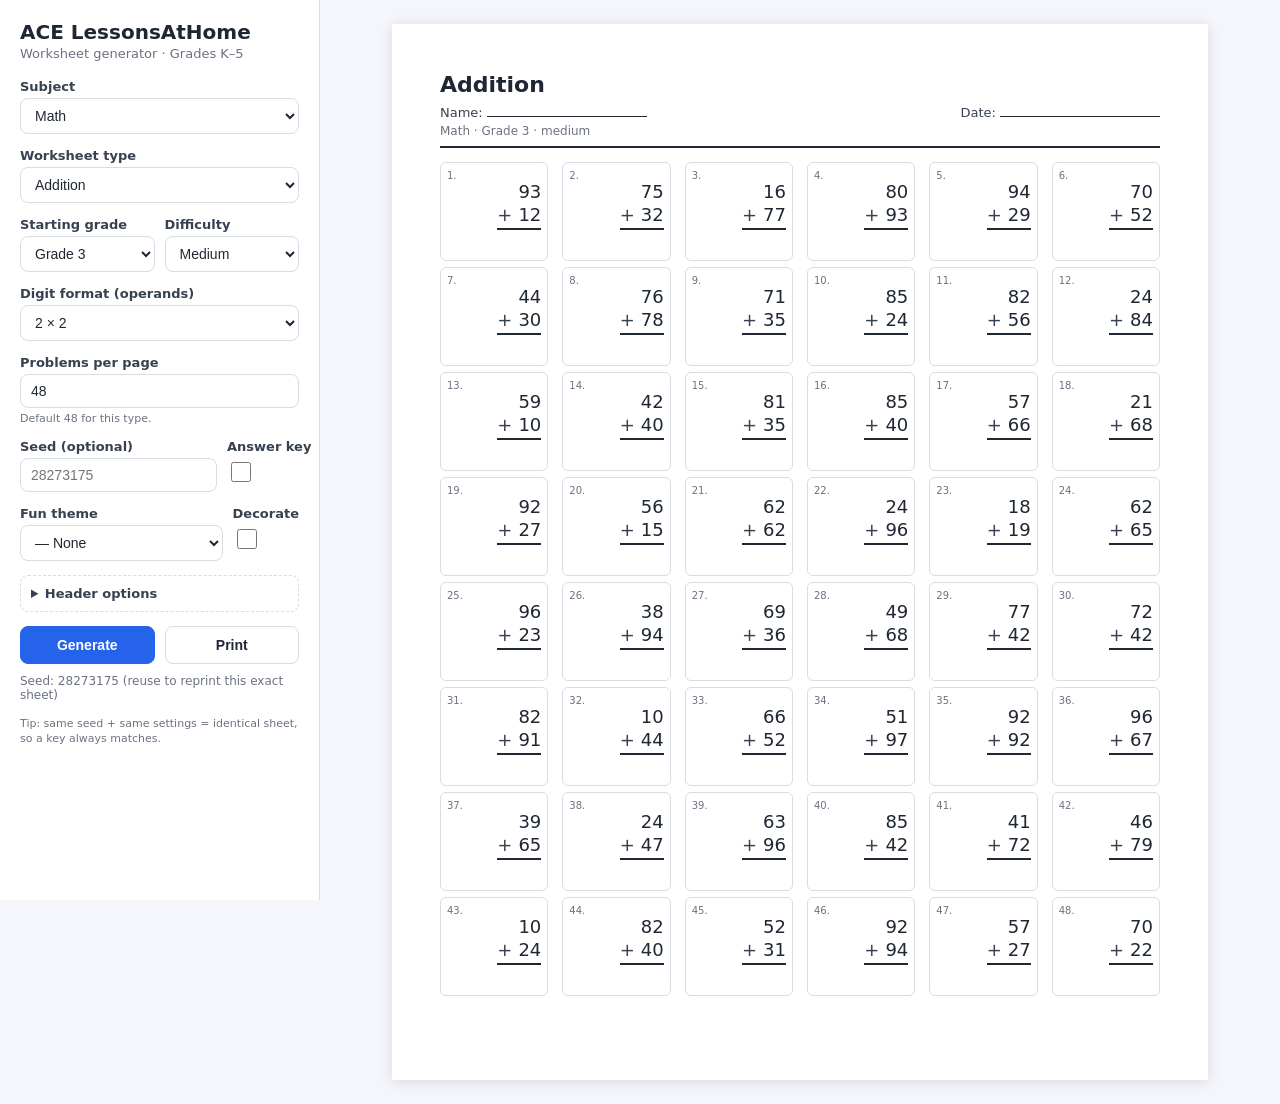
==== index.html @ a0fb24c4 "Rebrand site display name to ACE LessonsAtHome User-facing brand only — page <title>, <h1>, README b" ====
<!DOCTYPE html>
<html lang="en">
<head>
<meta charset="UTF-8">
<meta name="viewport" content="width=device-width, initial-scale=1.0">
<title>ACE LessonsAtHome · Worksheet Generator</title>
<link rel="stylesheet" href="styles.css">
<link rel="stylesheet" href="themes.css">
<link rel="stylesheet" href="stem.css">
</head>
<body>
<div class="app">
  <!-- ============ CONTROL PANEL ============ -->
  <aside class="controls no-print" id="controls">
    <h1>ACE LessonsAtHome</h1>
    <p class="sub">Worksheet generator · Grades K&ndash;5</p>

    <label class="field">
      <span>Subject</span>
      <select id="subject">
        <option value="math">Math</option>
        <option value="la">Language Arts</option>
        <option value="reading">Reading</option>
        <option value="stem">STEM</option>
      </select>
    </label>

    <label class="field">
      <span>Worksheet type</span>
      <select id="type"><!-- populated by app.js based on subject + grade --></select>
    </label>

    <div class="row">
      <label class="field">
        <span>Starting grade</span>
        <select id="grade">
          <option value="0">Kindergarten</option>
          <option value="1">Grade 1</option>
          <option value="2">Grade 2</option>
          <option value="3" selected>Grade 3</option>
          <option value="4">Grade 4</option>
          <option value="5">Grade 5</option>
        </select>
      </label>
      <label class="field">
        <span>Difficulty</span>
        <select id="difficulty">
          <option value="easy">Easy</option>
          <option value="medium" selected>Medium</option>
          <option value="hard">Hard</option>
        </select>
      </label>
    </div>

    <label class="field" id="digitField">
      <span>Digit format (operands)</span>
      <select id="digits">
        <option value="1x1">1 &times; 1</option>
        <option value="1x2">1 &times; 2</option>
        <option value="1x3">1 &times; 3</option>
        <option value="2x2" selected>2 &times; 2</option>
        <option value="2x3">2 &times; 3</option>
        <option value="3x3">3 &times; 3</option>
      </select>
    </label>

    <label class="field">
      <span>Problems per page</span>
      <input type="number" id="count" min="1" max="120" value="48">
      <small id="countHint">Default 48 for basic arithmetic.</small>
    </label>

    <div class="row">
      <label class="field grow">
        <span>Seed (optional)</span>
        <input type="text" id="seed" placeholder="blank = random">
      </label>
      <label class="field check">
        <span>Answer key</span>
        <input type="checkbox" id="answerKey">
      </label>
    </div>

    <div class="row">
      <label class="field grow">
        <span>Fun theme</span>
        <select id="theme"><!-- populated from THEMES.list --></select>
      </label>
      <label class="field check">
        <span>Decorate</span>
        <input type="checkbox" id="themeOn">
      </label>
    </div>

    <details class="field">
      <summary>Header options</summary>
      <label class="subfield"><span>Title</span>
        <input type="text" id="title" placeholder="auto from type"></label>
      <label class="subfield check2"><span>Name &amp; date line</span>
        <input type="checkbox" id="showName" checked></label>
    </details>

    <div class="actions">
      <button id="generate" class="primary">Generate</button>
      <button id="print">Print</button>
    </div>
    <p class="seedinfo" id="seedInfo"></p>
    <p class="tip no-print">Tip: same seed + same settings = identical sheet, so a key always matches.</p>
  </aside>

  <!-- ============ WORKSHEET OUTPUT ============ -->
  <main class="page-wrap" id="pageWrap">
    <div class="sheet" id="sheet"><!-- rendered worksheet --></div>
  </main>
</div>

<script src="banks.js"></script>
<script src="generator.js"></script>
<script src="themes.js"></script>
<script src="stem.js"></script>
<script src="app.js"></script>
</body>
</html>
---- styles.css ----
/* ============================================================
   ACE LessonsAtHome Worksheet Generator — styles
   Screen UI + print rules tuned for 8.5x11 US Letter
   ============================================================ */
:root{
  --bg:#f4f6fb; --panel:#fff; --ink:#1f2733; --muted:#6b7280;
  --line:#d7dce5; --accent:#2563eb; --accent-d:#1d4ed8; --soft:#eef2ff;
}
*{box-sizing:border-box}
html,body{margin:0;padding:0}
body{
  font-family:"Segoe UI",system-ui,-apple-system,Helvetica,Arial,sans-serif;
  background:var(--bg); color:var(--ink);
}
.app{display:flex; min-height:100vh; align-items:flex-start}

/* ---------- Control panel ---------- */
.controls{
  width:320px; flex:0 0 320px; padding:20px; background:var(--panel);
  border-right:1px solid var(--line); position:sticky; top:0;
  height:100vh; overflow-y:auto;
}
.controls h1{font-size:20px; margin:0}
.controls .sub{margin:2px 0 18px; color:var(--muted); font-size:13px}
.field{display:flex; flex-direction:column; gap:4px; margin-bottom:14px; font-size:13px}
.field > span{font-weight:600; color:#374151}
.field select,.field input[type=text],.field input[type=number]{
  padding:8px 10px; border:1px solid var(--line); border-radius:8px;
  font-size:14px; background:#fff; color:var(--ink);
}
.field small{color:var(--muted); font-size:11px}
.row{display:flex; gap:10px}
.row .field{flex:1}
.field.grow{flex:2}
.field.check{flex:0 0 auto; align-items:flex-start}
.field.check input{width:20px; height:20px; margin-top:4px}
.subfield{display:flex; flex-direction:column; gap:4px; margin:10px 0 0; font-size:12px}
.subfield.check2{flex-direction:row; align-items:center; gap:8px}
details summary{cursor:pointer; font-weight:600; color:#374151; font-size:13px}
details{border:1px dashed var(--line); border-radius:8px; padding:10px}
.actions{display:flex; gap:10px; margin-top:6px}
button{
  flex:1; padding:10px 12px; border:1px solid var(--line); border-radius:8px;
  background:#fff; font-size:14px; cursor:pointer; font-weight:600; color:var(--ink);
}
button:hover{background:var(--soft)}
button.primary{background:var(--accent); border-color:var(--accent); color:#fff}
button.primary:hover{background:var(--accent-d)}
.seedinfo{font-size:12px; color:var(--muted); margin:10px 0 0; min-height:16px}
.tip{font-size:11px; color:var(--muted); margin-top:14px; line-height:1.4}

/* ---------- Page / sheet ---------- */
.page-wrap{flex:1; padding:24px; display:flex; justify-content:center}
.sheet{
  background:#fff; width:8.5in; min-height:11in; padding:0.5in;
  box-shadow:0 2px 14px rgba(0,0,0,.12); border-radius:2px;
}

/* worksheet header */
.ws-head{border-bottom:2px solid var(--ink); padding-bottom:8px; margin-bottom:14px}
.ws-title{font-size:22px; font-weight:800; margin:0}
.ws-meta{display:flex; justify-content:space-between; font-size:13px; color:#374151; margin-top:8px}
.ws-meta .line{border-bottom:1px solid var(--ink); min-width:160px; display:inline-block}
.ws-sub{font-size:12px; color:var(--muted); margin-top:4px}
.key-badge{display:inline-block; background:#fde68a; color:#92400e; font-size:11px;
  font-weight:700; padding:2px 8px; border-radius:6px; margin-left:8px; vertical-align:middle}

/* ---------- Arithmetic grid ---------- */
.grid{display:grid; gap:6px 14px}
.prob{
  border:1px solid var(--line); border-radius:6px; padding:8px 6px;
  display:flex; flex-direction:column; align-items:flex-end; justify-content:center;
}
.prob .pnum{align-self:flex-start; font-size:10px; color:var(--muted); line-height:1}
.prob .stack{font-variant-numeric:tabular-nums; font-size:18px; text-align:right; line-height:1.25}
.prob .op-row{display:flex; gap:6px; justify-content:flex-end}
.prob .op{color:#374151}
.prob .rule{border-bottom:2px solid var(--ink); width:100%; margin-top:2px}
.prob .ans{height:22px; width:100%; text-align:right; color:var(--accent); font-weight:700; font-size:18px}

/* inline (horizontal) problems: comparison, etc. */
.inline-grid{display:grid; gap:10px 16px}
.inline-prob{display:flex; align-items:center; gap:8px; font-size:18px; border:1px solid var(--line);
  border-radius:6px; padding:8px 10px; font-variant-numeric:tabular-nums}
.inline-prob .pnum{font-size:10px; color:var(--muted); width:18px; flex:0 0 18px}
.inline-prob .box{border:1.5px solid var(--ink); width:34px; height:30px; border-radius:5px;
  display:inline-flex; align-items:center; justify-content:center; color:var(--accent); font-weight:700}

/* ---------- Word / applied blocks ---------- */
.block-grid{display:grid; gap:12px}
.block{border:1px solid var(--line); border-radius:8px; padding:10px 12px; font-size:14px; line-height:1.4}
.block .pnum{font-weight:700; color:var(--muted); margin-right:6px}
.block .work{margin-top:10px; border-top:1px dashed var(--line); padding-top:6px;
  font-size:12px; color:var(--muted)}
.block .ans{color:var(--accent); font-weight:700}

/* ---------- Clocks ---------- */
.clock-grid{display:grid; gap:14px 14px}
.clock-cell{border:1px solid var(--line); border-radius:8px; padding:8px; text-align:center}
.clock-cell svg{width:100%; height:auto; max-width:120px}
.clock-cell .write{margin-top:6px; font-size:13px}
.clock-cell .blank{border-bottom:1.5px solid var(--ink); display:inline-block; min-width:70px; height:18px}
.clock-cell .ans{color:var(--accent); font-weight:700}

/* ---------- Coins (currency) ---------- */
.coin-note{font-size:12px; color:var(--muted)}
.coin-tray{display:flex; flex-wrap:wrap; gap:6px; align-items:center; margin:8px 0; padding:6px;
  border:1px dashed var(--line); border-radius:8px; min-height:60px}
.coin,.bill{flex:0 0 auto}

/* ---------- counting (K-1) ---------- */
.count-grid{display:grid; gap:10px 12px}
.count-cell{border:1px solid var(--line); border-radius:8px; padding:8px}
.count-cell .pnum{font-size:10px; color:var(--muted)}
.count-tray{display:flex; flex-wrap:wrap; gap:5px; margin:6px 0; padding:6px;
  border:1px dashed var(--line); border-radius:6px; min-height:34px}
.count-q{font-size:13px; font-weight:600}
.count-q .cbox{display:inline-block; border:1.5px solid var(--ink); width:42px; height:24px;
  border-radius:5px; vertical-align:middle}

/* ---------- mixed review ---------- */
.mixed-wrap{display:flex; flex-direction:column; gap:14px}
.mixed-section{border:1px solid var(--line); border-radius:8px; padding:8px 10px 10px}
.mixed-sec-head{font-size:13px; font-weight:800; color:var(--accent); text-transform:uppercase;
  letter-spacing:.03em; margin-bottom:8px; padding-bottom:4px; border-bottom:1.5px solid var(--soft)}

/* ---------- shared answer color & blanks ---------- */
.ansblue{color:var(--accent)}
.blank{border-bottom:1.5px solid var(--ink); display:inline-block; min-width:54px; height:16px; vertical-align:middle}
.blank.wide{min-width:90px}
.inline-prob .box.wide{width:90px}

/* ---------- long division ---------- */
.prob.ld{align-items:center}
.divhouse{display:flex; align-items:flex-start; font-variant-numeric:tabular-nums; font-size:18px; margin-top:6px}
.divhouse .divisor{padding:4px 6px 0 0}
.divhouse .house{border-top:2px solid var(--ink); border-left:2px solid var(--ink);
  border-top-left-radius:8px; padding:4px 10px 14px 8px; position:relative}
.divhouse .ld-ans{position:absolute; top:-20px; left:8px; color:var(--accent); font-weight:700}
.divhouse .dividend{display:inline-block}

/* ---------- fractions ---------- */
.frac-grid{display:grid; gap:10px 14px}
.frac-cell{border:1px solid var(--line); border-radius:8px; padding:8px; min-height:70px}
.frac-cell .pnum{font-size:10px; color:var(--muted)}
.frac-body{display:flex; flex-direction:column; align-items:center; justify-content:center; gap:6px; margin-top:4px}
.frow{display:flex; align-items:center; gap:8px; font-size:20px; font-variant-numeric:tabular-nums}
.frac{display:inline-flex; flex-direction:column; align-items:center; line-height:1; vertical-align:middle}
.frac .fn{padding:0 4px}
.frac .fd{padding:0 4px; border-top:2px solid var(--ink)}
.frac .blankbox{min-width:20px; border-bottom:1.5px solid var(--accent)}
.fop,.feq{font-size:18px}
.fbar{width:160px; height:30px}
.fq{font-size:12px; text-align:center}

/* ---------- patterns / io tables ---------- */
.iotable{border-collapse:collapse; margin-top:4px; width:100%}
.iotable th,.iotable td{border:1px solid var(--line); padding:4px 6px; text-align:center; font-size:14px;
  font-variant-numeric:tabular-nums}
.iotable th{background:var(--soft); width:36px}

/* ---------- geometry ---------- */
.geo-grid{display:grid; gap:12px}
.geo-cell{border:1px solid var(--line); border-radius:8px; padding:8px; text-align:center}
.geo-cell .pnum{font-size:10px; color:var(--muted); display:block; text-align:left}
.shp{width:100%; max-width:150px; height:auto}
.geo-q{font-size:12px; margin-top:4px; font-weight:600}

/* ---------- vocab match ---------- */
.match-wrap .instr{font-size:13px; color:#374151; margin:0 0 10px}
.match-cols{display:flex; gap:28px}
.match-col{flex:1}
.match-col h3{font-size:14px; margin:0 0 8px; border-bottom:1px solid var(--line); padding-bottom:4px}
.match-row{font-size:14px; padding:6px 0; display:flex; align-items:center; gap:8px}
.match-box{display:inline-block; border:1.5px solid var(--ink); width:28px; height:24px; border-radius:5px;
  text-align:center; color:var(--accent); font-weight:700; flex:0 0 28px}

/* ---------- word search ---------- */
.wsgrid{border-collapse:collapse; margin:0 auto}
.wsgrid td{border:1px solid #e5e7eb; width:24px; height:24px; text-align:center; font-size:13px;
  font-family:"Courier New",monospace; font-weight:600}
.wsgrid td.wshit{background:#bfdbfe; color:#1d4ed8}
.wslist{margin-top:14px}
.wslist h3{font-size:14px; margin:0 0 6px}
.wswords{display:flex; flex-wrap:wrap; gap:6px 16px}
.wswords span{font-size:13px; font-family:"Courier New",monospace; border:1px solid var(--line);
  border-radius:5px; padding:2px 8px}

/* ---------- reading passage ---------- */
.passage-title{font-size:18px; margin:0 0 8px}
.passage-text{font-size:14px; line-height:1.6; text-align:justify; border-left:3px solid var(--soft);
  padding:4px 0 4px 12px; margin-bottom:14px}
.passage-q{font-size:14px; line-height:1.5; padding-left:20px}
.passage-q li{margin-bottom:10px}
.qa{margin-top:4px}
.qa .ansline{display:block; border-bottom:1px solid var(--ink); height:16px; margin:5px 0}
.qa .ans{color:var(--accent); font-weight:600}

/* ============================================================
   PRINT RULES — 8.5x11 Letter, 0.5in margin
   ============================================================ */
@page{ size:Letter; margin:0.5in; }
@media print{
  body{background:#fff}
  .no-print{display:none !important}
  .app{display:block}
  .page-wrap{padding:0; display:block}
  .sheet{
    width:auto; min-height:auto; padding:0; box-shadow:none; border-radius:0;
  }
  .prob,.inline-prob,.block,.clock-cell,.frac-cell,.geo-cell,.match-row,.passage-q li,.count-cell,.mixed-section{break-inside:avoid}
  .ans{color:#000 !important}
  .inline-prob .box{color:#000 !important}
  /* keep shaded fills visible when printing (fraction bars, word-search hits) */
  .key-badge,.fbar rect,.wsgrid td.wshit,.iotable th,.match-box,
  .shp *,.count-tray svg *,
  .coin circle,.coin text,.bill rect,.bill circle,.bill text{
    -webkit-print-color-adjust:exact; print-color-adjust:exact}
  .wsgrid td{border-color:#999}
}
---- themes.css ----
/* themes.css — styling for the optional decorative theme graphics.
 *
 * Standalone companion to themes.js. Uses the existing CSS variables
 * (--accent, --ink, --line). Decorations are light, muted accents that
 * must never interfere with worksheet problems or push content to a new
 * page. Everything is print-friendly (B/W safe + color-exact when in color).
 */

/* ---- shared svg sizing & color ---- */
.theme-svg {
  width: 100%;
  height: 100%;
  display: block;
}

/* ---- header decoration: a muted row of small icons flanking the title ---- */
.theme-decor {
  display: flex;
  align-items: center;
  justify-content: center;
  gap: 10px;
  /* tint toward the accent but stay light so it reads as decoration */
  color: var(--accent, #2563eb);
  opacity: 0.55;
  pointer-events: none;
  margin: 2px 0;
}

.theme-decor__icon {
  display: inline-flex;
  width: 32px;
  height: 32px;
  flex: 0 0 auto;
}

/* slightly smaller on tight headers */
.ws-head .theme-decor__icon {
  width: 30px;
  height: 30px;
}

/* ---- corner / footer flourish: single small icon, out of the way ---- */
.theme-corner {
  position: absolute;
  right: 10px;
  bottom: 10px;
  width: 36px;
  height: 36px;
  color: var(--accent, #2563eb);
  opacity: 0.35;
  pointer-events: none;
  z-index: 0;
}

.theme-corner__icon {
  display: block;
  width: 100%;
  height: 100%;
}

/* keep flourishes from forcing reflow/overflow */
.theme-decor,
.theme-corner {
  max-width: 100%;
  overflow: visible;
}

/* ---- print: keep colors, keep on one page, no layout breakage ---- */
@media print {
  .theme-decor,
  .theme-corner,
  .theme-svg {
    -webkit-print-color-adjust: exact;
    print-color-adjust: exact;
    color-adjust: exact;
  }

  /* never let a decoration trigger an extra page */
  .theme-decor,
  .theme-corner {
    break-inside: avoid;
    page-break-inside: avoid;
  }

  /* corner flourish even lighter in print so it never competes with ink */
  .theme-corner {
    opacity: 0.28;
  }

  .theme-decor {
    opacity: 0.5;
  }
}
---- stem.css ----
/* ============================================================
   stem.css — STEM-specific layout styles
   Loaded in <head> alongside styles.css. Reuses the same CSS
   variables (--accent, --ink, --line, --soft, --muted) and the
   existing .block / .block-grid / .work / .ans patterns.
   ============================================================ */

/* shared STEM grid spacing (rides on top of .block-grid) */
.stem-grid{display:grid; gap:12px}

/* ---------- sequencing: labeled step list ---------- */
.seq-steps{margin-top:8px; display:flex; flex-direction:column; gap:4px}
.seq-step{font-size:13px; line-height:1.35; border:1px solid var(--line);
  border-radius:6px; padding:4px 8px; background:var(--soft)}
.seq-step b{color:var(--accent); margin-right:4px}

/* ---------- what-comes-next patterns ---------- */
.pattern-row{display:flex; align-items:center; flex-wrap:wrap; gap:8px; font-size:18px;
  font-variant-numeric:tabular-nums}
.pattern-row .pnum{font-size:10px; color:var(--muted); margin-right:2px}
.pat-seq{letter-spacing:1px}
.pat-shapes{font-size:24px; letter-spacing:4px; color:var(--ink)}
.pat-arrow{color:var(--muted)}
.pat-box{display:inline-block; border:1.5px solid var(--ink); width:42px; height:32px;
  border-radius:6px; vertical-align:middle}
.pat-next{display:inline-flex; align-items:center; justify-content:center;
  min-width:42px; height:32px; border:1.5px solid var(--accent); border-radius:6px;
  color:var(--accent); font-weight:700; font-size:20px; padding:0 6px}

/* ---------- binary ---------- */
.stem-binary .bin-box{display:inline-block; border:1.5px solid var(--ink);
  min-width:90px; height:24px; border-radius:5px; vertical-align:middle}
.stem-binary .bin-ans{font-family:"Courier New",monospace; letter-spacing:2px}

/* ---------- computer parts rows (reserved hook) ---------- */
.stem-part{display:flex; align-items:center; gap:10px; font-size:14px;
  border-bottom:1px dashed var(--line); padding:4px 0}
.stem-part .part-name{font-weight:700; color:var(--accent); flex:0 0 110px}

/* ============================================================
   PRINT RULES — keep STEM cells intact and colors visible
   ============================================================ */
@media print{
  .stem-grid .block,
  .pattern-row,
  .seq-step{break-inside:avoid}
  /* answers print black like the rest of the sheet */
  .pat-next, .stem-binary .bin-ans{color:#000 !important}
  .pat-next{border-color:#000 !important}
  /* preserve any filled/shaded STEM elements (step chips, shape glyphs) */
  .seq-step, .pat-shapes{
    -webkit-print-color-adjust:exact; print-color-adjust:exact}
}
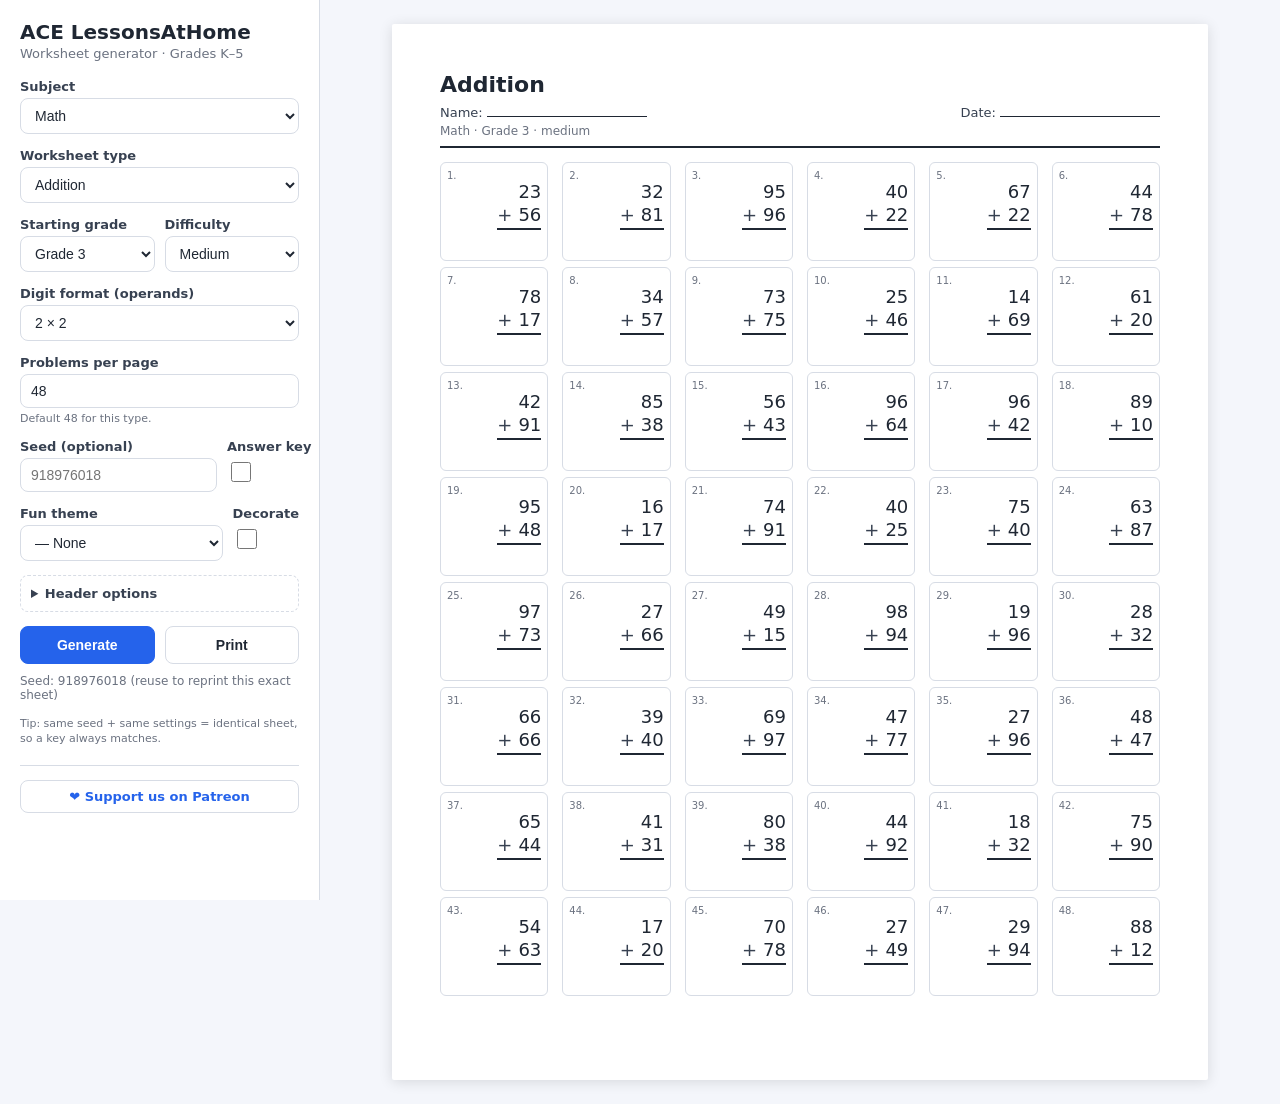
==== commit dbbb9384: "Add Patreon support-link framework + refresh public docs Feature: - support.js: data-driven SUPPORT_" ====
--- a/index.html
+++ b/index.html
@@ -106,6 +106,8 @@
     </div>
     <p class="seedinfo" id="seedInfo"></p>
     <p class="tip no-print">Tip: same seed + same settings = identical sheet, so a key always matches.</p>
+
+    <footer class="support no-print" id="support"><!-- populated by support.js --></footer>
   </aside>
 
   <!-- ============ WORKSHEET OUTPUT ============ -->
@@ -118,6 +120,7 @@
 <script src="generator.js"></script>
 <script src="themes.js"></script>
 <script src="stem.js"></script>
+<script src="support.js"></script>
 <script src="app.js"></script>
 </body>
 </html>
--- a/styles.css
+++ b/styles.css
@@ -48,6 +48,16 @@
 button.primary:hover{background:var(--accent-d)}
 .seedinfo{font-size:12px; color:var(--muted); margin:10px 0 0; min-height:16px}
 .tip{font-size:11px; color:var(--muted); margin-top:14px; line-height:1.4}
+
+/* ---------- Support / donate links ---------- */
+.support{margin-top:18px; padding-top:14px; border-top:1px solid var(--line); display:flex; flex-direction:column; gap:8px}
+.support-link{
+  display:inline-flex; align-items:center; justify-content:center; gap:6px;
+  padding:8px 12px; border:1px solid var(--line); border-radius:8px;
+  font-size:13px; font-weight:600; text-decoration:none;
+  color:var(--accent); background:#fff;
+}
+.support-link:hover{background:var(--soft); border-color:var(--accent)}
 
 /* ---------- Page / sheet ---------- */
 .page-wrap{flex:1; padding:24px; display:flex; justify-content:center}
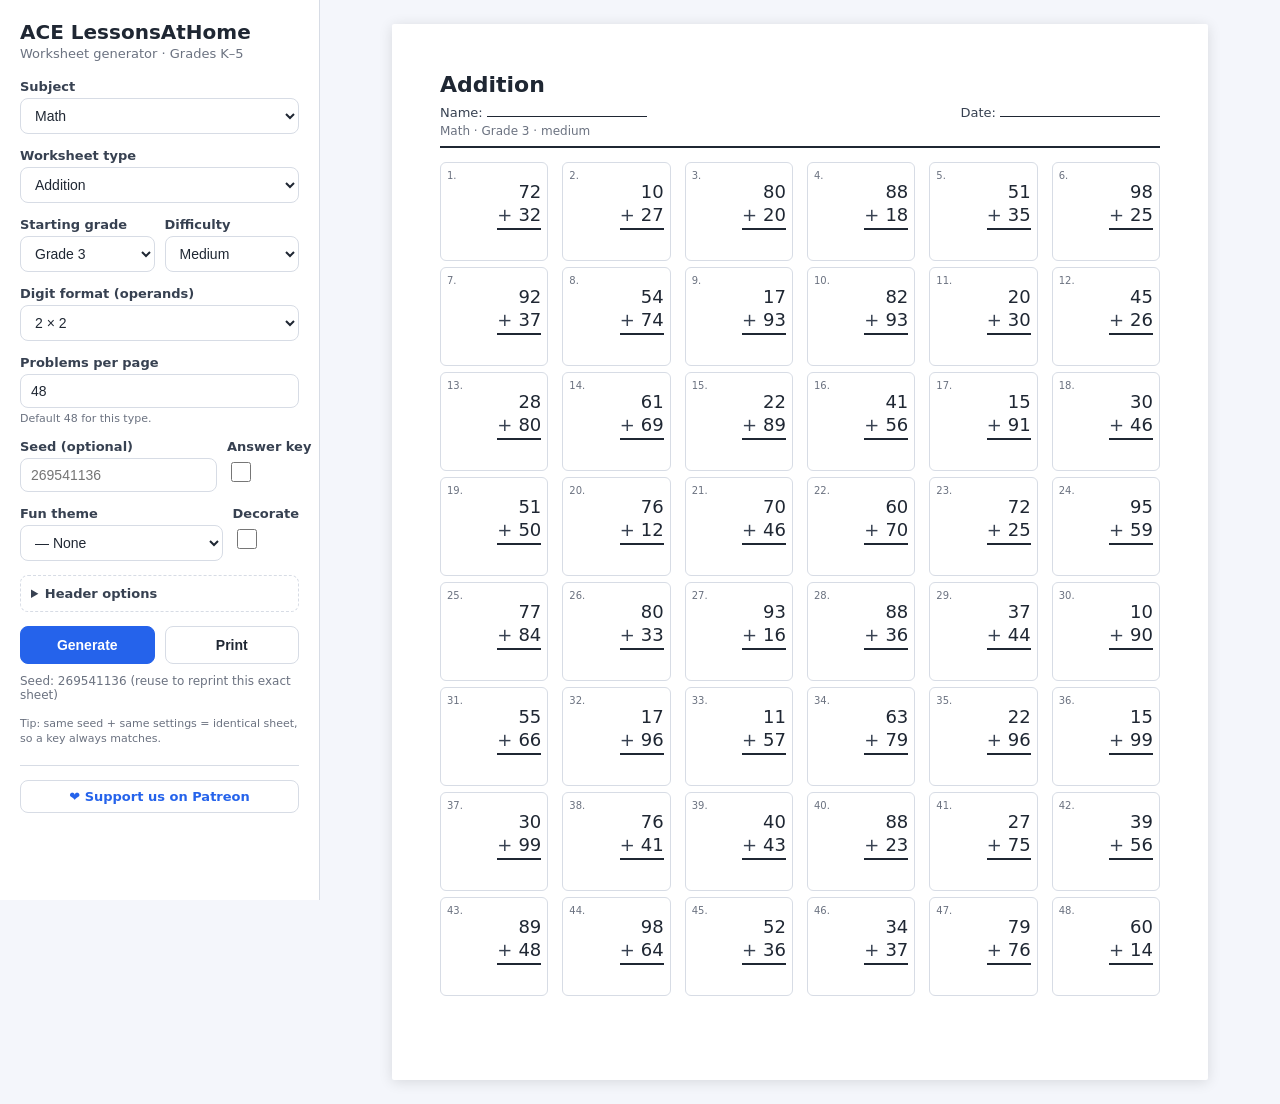
==== commit d53c62e8: "feat(seo): add canonical, description, OG/Twitter meta, and favicon index.html <head> had no canonic" ====
--- a/index.html
+++ b/index.html
@@ -4,6 +4,20 @@
 <meta charset="UTF-8">
 <meta name="viewport" content="width=device-width, initial-scale=1.0">
 <title>ACE LessonsAtHome · Worksheet Generator</title>
+<meta name="description" content="Free printable K-5 worksheet generator. Create math, language arts, reading, and STEM practice pages with matching answer keys, adjustable difficulty, and reproducible seeds, ready to print in seconds.">
+<link rel="canonical" href="https://edulab.appalachiancloud.co/">
+<!-- Inline SVG favicon (brand mark). CSP img-src allows 'self' data:, so no external file needed. -->
+<link rel="icon" type="image/svg+xml" href="data:image/svg+xml,%3Csvg%20xmlns='http://www.w3.org/2000/svg'%20viewBox='0%200%2032%2032'%3E%3Crect%20width='32'%20height='32'%20rx='7'%20fill='%232563eb'/%3E%3Ctext%20x='16'%20y='23'%20font-family='sans-serif'%20font-size='21'%20font-weight='700'%20text-anchor='middle'%20fill='%23fff'%3EA%3C/text%3E%3C/svg%3E">
+<!-- Open Graph -->
+<meta property="og:type" content="website">
+<meta property="og:site_name" content="ACE LessonsAtHome">
+<meta property="og:title" content="ACE LessonsAtHome · Worksheet Generator">
+<meta property="og:description" content="Printable K-5 math, language arts, reading, and STEM worksheets with answer keys. Generate, seed, and print in seconds.">
+<meta property="og:url" content="https://edulab.appalachiancloud.co/">
+<!-- Twitter Card -->
+<meta name="twitter:card" content="summary">
+<meta name="twitter:title" content="ACE LessonsAtHome · Worksheet Generator">
+<meta name="twitter:description" content="Printable K-5 math, language arts, reading, and STEM worksheets with answer keys. Generate, seed, and print in seconds.">
 <link rel="stylesheet" href="styles.css">
 <link rel="stylesheet" href="themes.css">
 <link rel="stylesheet" href="stem.css">
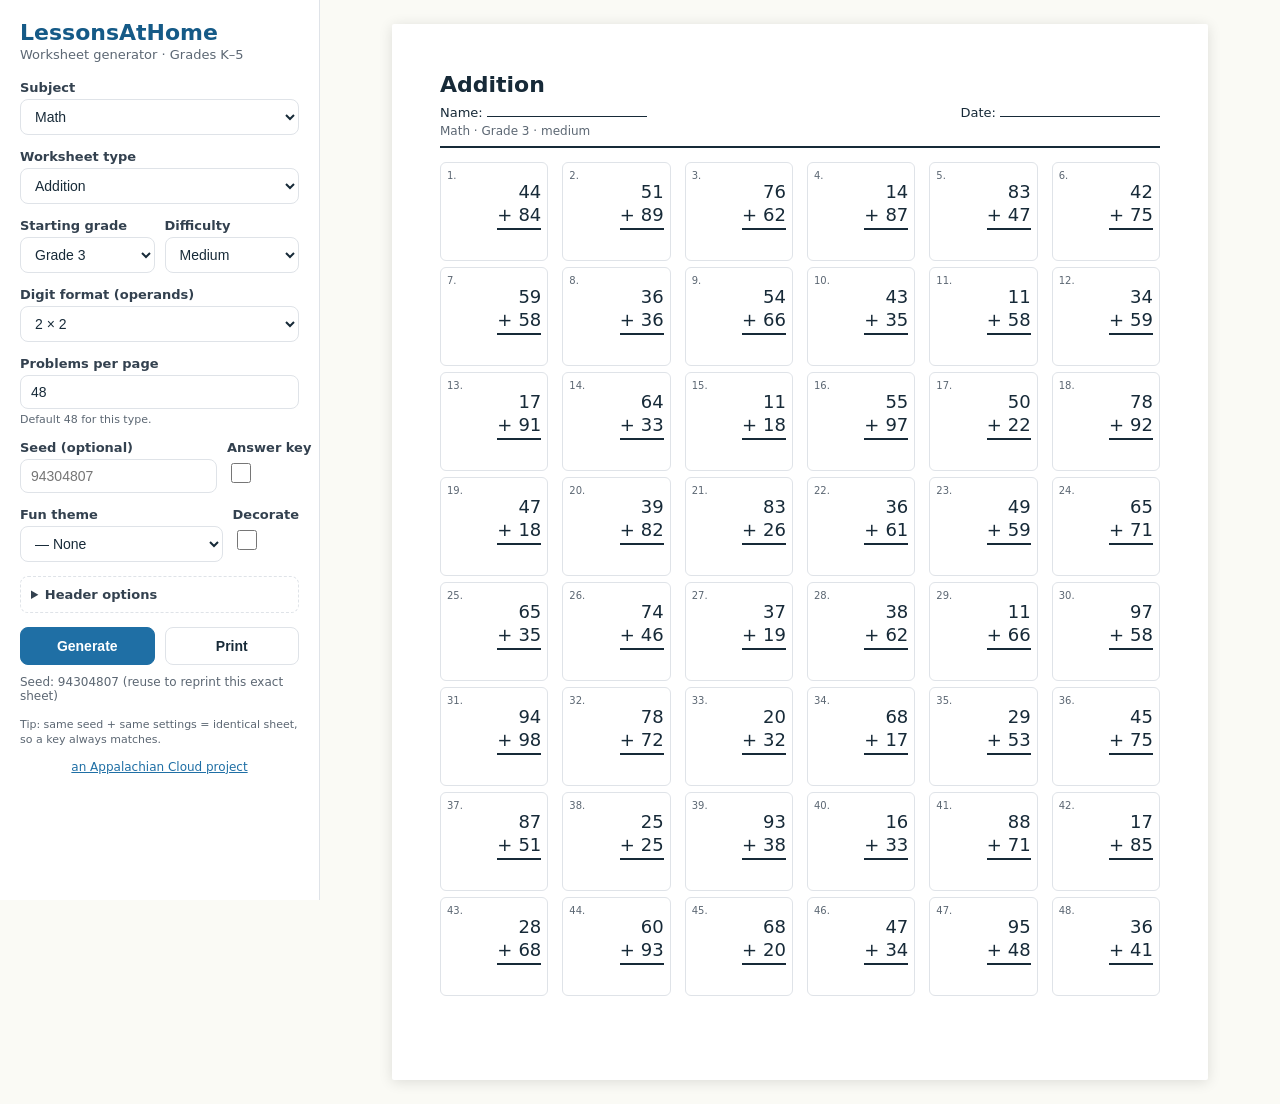
==== commit 0fc1b2f4: "Rebrand to LessonsAtHome (endorsed sub-brand) + accessible warm palette Reposition the education too" ====
--- a/index.html
+++ b/index.html
@@ -3,30 +3,51 @@
 <head>
 <meta charset="UTF-8">
 <meta name="viewport" content="width=device-width, initial-scale=1.0">
-<title>ACE LessonsAtHome · Worksheet Generator</title>
+<title>K-5 Printable Worksheets &amp; Answer Keys — LessonsAtHome</title>
 <meta name="description" content="Free printable K-5 worksheet generator. Create math, language arts, reading, and STEM practice pages with matching answer keys, adjustable difficulty, and reproducible seeds, ready to print in seconds.">
+<meta name="theme-color" content="#3DA5D9">
 <link rel="canonical" href="https://edulab.appalachiancloud.co/">
 <!-- Inline SVG favicon (brand mark). CSP img-src allows 'self' data:, so no external file needed. -->
-<link rel="icon" type="image/svg+xml" href="data:image/svg+xml,%3Csvg%20xmlns='http://www.w3.org/2000/svg'%20viewBox='0%200%2032%2032'%3E%3Crect%20width='32'%20height='32'%20rx='7'%20fill='%232563eb'/%3E%3Ctext%20x='16'%20y='23'%20font-family='sans-serif'%20font-size='21'%20font-weight='700'%20text-anchor='middle'%20fill='%23fff'%3EA%3C/text%3E%3C/svg%3E">
+<link rel="icon" type="image/svg+xml" href="data:image/svg+xml,%3Csvg%20xmlns='http://www.w3.org/2000/svg'%20viewBox='0%200%2032%2032'%3E%3Crect%20width='32'%20height='32'%20rx='7'%20fill='%233DA5D9'/%3E%3Ctext%20x='16'%20y='23'%20font-family='sans-serif'%20font-size='21'%20font-weight='700'%20text-anchor='middle'%20fill='%23fff'%3EA%3C/text%3E%3C/svg%3E">
 <!-- Open Graph -->
 <meta property="og:type" content="website">
-<meta property="og:site_name" content="ACE LessonsAtHome">
-<meta property="og:title" content="ACE LessonsAtHome · Worksheet Generator">
+<meta property="og:site_name" content="LessonsAtHome">
+<meta property="og:title" content="K-5 Printable Worksheets &amp; Answer Keys — LessonsAtHome">
 <meta property="og:description" content="Printable K-5 math, language arts, reading, and STEM worksheets with answer keys. Generate, seed, and print in seconds.">
 <meta property="og:url" content="https://edulab.appalachiancloud.co/">
 <!-- Twitter Card -->
 <meta name="twitter:card" content="summary">
-<meta name="twitter:title" content="ACE LessonsAtHome · Worksheet Generator">
+<meta name="twitter:title" content="K-5 Printable Worksheets &amp; Answer Keys — LessonsAtHome">
 <meta name="twitter:description" content="Printable K-5 math, language arts, reading, and STEM worksheets with answer keys. Generate, seed, and print in seconds.">
 <link rel="stylesheet" href="styles.css">
 <link rel="stylesheet" href="themes.css">
 <link rel="stylesheet" href="stem.css">
+<!-- Structured data: type="application/ld+json" is a non-executable data block,
+     so script-src 'self' does not apply. Keeps the zero-third-party posture. -->
+<script type="application/ld+json">
+{
+  "@context": "https://schema.org",
+  "@type": "WebApplication",
+  "name": "LessonsAtHome",
+  "url": "https://edulab.appalachiancloud.co/",
+  "applicationCategory": "EducationalApplication",
+  "operatingSystem": "Any (web browser)",
+  "description": "Free printable K-5 worksheet generator for math, language arts, reading, and STEM, with matching answer keys.",
+  "isAccessibleForFree": true,
+  "offers": { "@type": "Offer", "price": "0", "priceCurrency": "USD" },
+  "publisher": {
+    "@type": "Organization",
+    "name": "Appalachian Cloud Engineering, LLC",
+    "url": "https://appalachiancloud.co"
+  }
+}
+</script>
 </head>
 <body>
 <div class="app">
   <!-- ============ CONTROL PANEL ============ -->
   <aside class="controls no-print" id="controls">
-    <h1>ACE LessonsAtHome</h1>
+    <h1>LessonsAtHome</h1>
     <p class="sub">Worksheet generator · Grades K&ndash;5</p>
 
     <label class="field">
@@ -122,6 +143,10 @@
     <p class="tip no-print">Tip: same seed + same settings = identical sheet, so a key always matches.</p>
 
     <footer class="support no-print" id="support"><!-- populated by support.js --></footer>
+
+    <p class="endorse no-print">
+      <a href="https://appalachiancloud.co/" target="_blank" rel="noopener noreferrer">an Appalachian Cloud project</a>
+    </p>
   </aside>
 
   <!-- ============ WORKSHEET OUTPUT ============ -->
--- a/styles.css
+++ b/styles.css
@@ -1,10 +1,26 @@
 /* ============================================================
-   ACE LessonsAtHome Worksheet Generator — styles
+   LessonsAtHome Worksheet Generator — styles
    Screen UI + print rules tuned for 8.5x11 US Letter
+
+   Brand tokens are the single source of truth for the warm skin.
+   Rule (see BRAND.md): brand hue is NEVER the sole signal, and the
+   decorative tokens (--sky, --sun) are NEVER used for text, focus
+   rings, or essential borders — they fail WCAG AA as text. A recolor
+   must also touch styles.css:~192 (word-search hit), themes.css
+   fallbacks, app.js SVG fills, and the index.html inline favicon.
    ============================================================ */
 :root{
-  --bg:#f4f6fb; --panel:#fff; --ink:#1f2733; --muted:#6b7280;
-  --line:#d7dce5; --accent:#2563eb; --accent-d:#1d4ed8; --soft:#eef2ff;
+  --bg:#FAFAF5;       /* Cloud White — page background */
+  --panel:#fff;
+  --ink:#172A38;      /* body text — 14.1:1 on --bg (AAA) */
+  --label:#33414F;    /* form labels / chrome — ~10:1 (AAA) */
+  --muted:#5C6773;    /* secondary text — 5.5:1 (AA) */
+  --line:#dfe3e8;     /* hairlines (neutral) */
+  --soft:#E7F4FB;     /* pale sky tint — fills only */
+  --accent:#1F6FA5;   /* links / buttons / answers — 5.2:1 on --bg, 5.4:1 white-on (AA) */
+  --accent-d:#155A87; /* hover — 7.4:1 white-on (AAA) */
+  --sky:#3DA5D9;      /* DECORATION ONLY — 2.65:1, never text */
+  --sun:#FFC93C;      /* DECORATION / fill ONLY — pair only with --ink (9.6:1) */
 }
 *{box-sizing:border-box}
 html,body{margin:0;padding:0}
@@ -20,10 +36,13 @@
   border-right:1px solid var(--line); position:sticky; top:0;
   height:100vh; overflow-y:auto;
 }
-.controls h1{font-size:20px; margin:0}
+/* Rounded display stack = the warm-skin signal (zero-file: no web font,
+   no CSP change). Scoped to the sidebar title so it never prints on a sheet.
+   Follow-up: self-host a subset Baloo 2 .woff2 (font-src 'self' already allows it). */
+.controls h1{font-size:22px; margin:0; font-family:ui-rounded,"SF Pro Rounded","Baloo 2",system-ui,sans-serif; color:var(--accent-d)}
 .controls .sub{margin:2px 0 18px; color:var(--muted); font-size:13px}
 .field{display:flex; flex-direction:column; gap:4px; margin-bottom:14px; font-size:13px}
-.field > span{font-weight:600; color:#374151}
+.field > span{font-weight:600; color:var(--label)}
 .field select,.field input[type=text],.field input[type=number]{
   padding:8px 10px; border:1px solid var(--line); border-radius:8px;
   font-size:14px; background:#fff; color:var(--ink);
@@ -36,7 +55,7 @@
 .field.check input{width:20px; height:20px; margin-top:4px}
 .subfield{display:flex; flex-direction:column; gap:4px; margin:10px 0 0; font-size:12px}
 .subfield.check2{flex-direction:row; align-items:center; gap:8px}
-details summary{cursor:pointer; font-weight:600; color:#374151; font-size:13px}
+details summary{cursor:pointer; font-weight:600; color:var(--label); font-size:13px}
 details{border:1px dashed var(--line); border-radius:8px; padding:10px}
 .actions{display:flex; gap:10px; margin-top:6px}
 button{
@@ -58,6 +77,22 @@
   color:var(--accent); background:#fff;
 }
 .support-link:hover{background:var(--soft); border-color:var(--accent)}
+/* Collapse the divider when no support links are active (empty SUPPORT_LINKS). */
+.support:empty{display:none; margin:0; padding:0; border:0}
+
+/* ---------- Endorsement signature ("an Appalachian Cloud project") ---------- */
+.endorse{margin-top:12px; font-size:12px; color:var(--muted); text-align:center}
+.endorse a{color:var(--accent); text-decoration:underline}   /* 5.2:1 + underlined: passes WCAG 1.4.1 */
+.endorse a:hover{color:var(--accent-d)}
+
+/* ---------- Accessibility: visible focus + reduced motion ---------- */
+:where(button,select,input,a,summary,details):focus-visible{
+  outline:3px solid var(--ink); outline-offset:2px; border-radius:8px;
+}
+@media (prefers-reduced-motion:reduce){
+  *,*::before,*::after{animation-duration:.01ms !important; animation-iteration-count:1 !important;
+    transition-duration:.01ms !important; scroll-behavior:auto !important}
+}
 
 /* ---------- Page / sheet ---------- */
 .page-wrap{flex:1; padding:24px; display:flex; justify-content:center}
@@ -69,7 +104,7 @@
 /* worksheet header */
 .ws-head{border-bottom:2px solid var(--ink); padding-bottom:8px; margin-bottom:14px}
 .ws-title{font-size:22px; font-weight:800; margin:0}
-.ws-meta{display:flex; justify-content:space-between; font-size:13px; color:#374151; margin-top:8px}
+.ws-meta{display:flex; justify-content:space-between; font-size:13px; color:var(--ink); margin-top:8px}
 .ws-meta .line{border-bottom:1px solid var(--ink); min-width:160px; display:inline-block}
 .ws-sub{font-size:12px; color:var(--muted); margin-top:4px}
 .key-badge{display:inline-block; background:#fde68a; color:#92400e; font-size:11px;
@@ -84,7 +119,7 @@
 .prob .pnum{align-self:flex-start; font-size:10px; color:var(--muted); line-height:1}
 .prob .stack{font-variant-numeric:tabular-nums; font-size:18px; text-align:right; line-height:1.25}
 .prob .op-row{display:flex; gap:6px; justify-content:flex-end}
-.prob .op{color:#374151}
+.prob .op{color:var(--ink)}
 .prob .rule{border-bottom:2px solid var(--ink); width:100%; margin-top:2px}
 .prob .ans{height:22px; width:100%; text-align:right; color:var(--accent); font-weight:700; font-size:18px}
 
@@ -177,7 +212,7 @@
 .geo-q{font-size:12px; margin-top:4px; font-weight:600}
 
 /* ---------- vocab match ---------- */
-.match-wrap .instr{font-size:13px; color:#374151; margin:0 0 10px}
+.match-wrap .instr{font-size:13px; color:var(--label); margin:0 0 10px}
 .match-cols{display:flex; gap:28px}
 .match-col{flex:1}
 .match-col h3{font-size:14px; margin:0 0 8px; border-bottom:1px solid var(--line); padding-bottom:4px}
@@ -187,9 +222,9 @@
 
 /* ---------- word search ---------- */
 .wsgrid{border-collapse:collapse; margin:0 auto}
-.wsgrid td{border:1px solid #e5e7eb; width:24px; height:24px; text-align:center; font-size:13px;
+.wsgrid td{border:1px solid var(--line); width:24px; height:24px; text-align:center; font-size:13px;
   font-family:"Courier New",monospace; font-weight:600}
-.wsgrid td.wshit{background:#bfdbfe; color:#1d4ed8}
+.wsgrid td.wshit{background:#CDE9F7; color:var(--accent-d)}
 .wslist{margin-top:14px}
 .wslist h3{font-size:14px; margin:0 0 6px}
 .wswords{display:flex; flex-wrap:wrap; gap:6px 16px}
--- a/themes.css
+++ b/themes.css
@@ -20,7 +20,7 @@
   justify-content: center;
   gap: 10px;
   /* tint toward the accent but stay light so it reads as decoration */
-  color: var(--accent, #2563eb);
+  color: var(--accent, #1F6FA5);
   opacity: 0.55;
   pointer-events: none;
   margin: 2px 0;
@@ -46,7 +46,7 @@
   bottom: 10px;
   width: 36px;
   height: 36px;
-  color: var(--accent, #2563eb);
+  color: var(--accent, #1F6FA5);
   opacity: 0.35;
   pointer-events: none;
   z-index: 0;
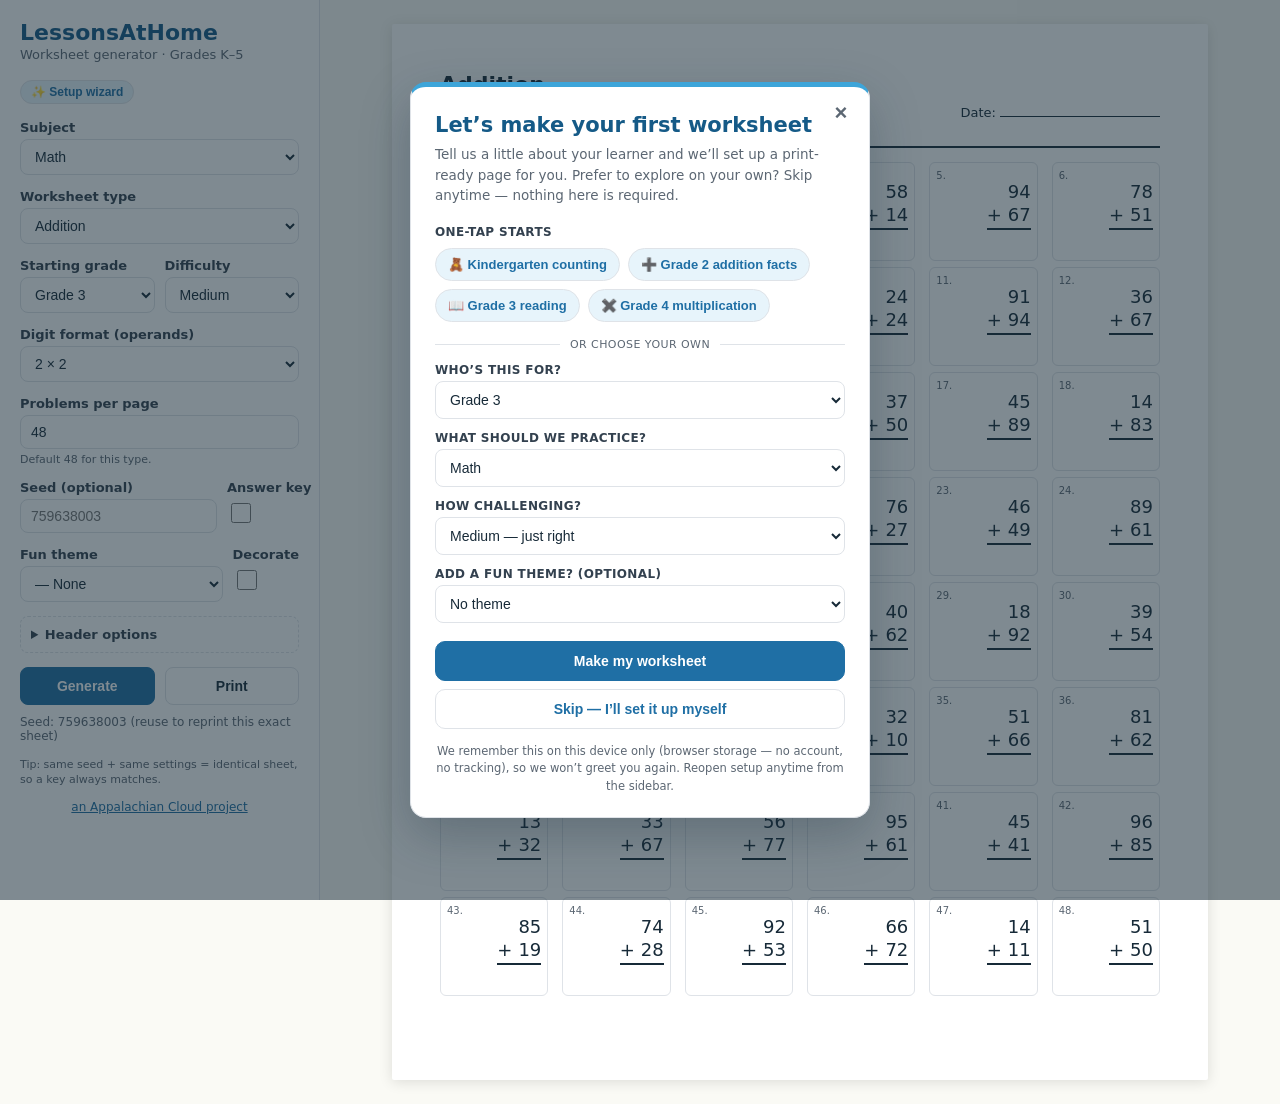
==== commit e43c9433: "Add optional, skippable onboarding wizard (#28) A small, warm LessonsAtHome modal greets first-time " ====
--- a/index.html
+++ b/index.html
@@ -161,5 +161,9 @@
 <script src="stem.js"></script>
 <script src="support.js"></script>
 <script src="app.js"></script>
+<!-- Optional onboarding wizard. Loads last: it self-registers, builds its own
+     DOM, and reuses app.js's generate path. Pure progressive enhancement —
+     the generator works fully if this file is skipped or fails to load. -->
+<script src="wizard.js"></script>
 </body>
 </html>
--- a/styles.css
+++ b/styles.css
@@ -240,6 +240,101 @@
 .qa{margin-top:4px}
 .qa .ansline{display:block; border-bottom:1px solid var(--ink); height:16px; margin:5px 0}
 .qa .ans{color:var(--accent); font-weight:600}
+
+/* ============================================================
+   ONBOARDING WIZARD (wizard.js) — optional, skippable modal
+   Warm LessonsAtHome skin. Text/UI uses --accent (AA); the decorative
+   --sky/--sun tokens are used only for non-text flourishes. Marked
+   no-print in markup; animations are auto-neutralized by the global
+   prefers-reduced-motion guard above.
+   ============================================================ */
+/* sidebar reopen link */
+.wiz-reopen{
+  align-self:flex-start; margin:0 0 16px; padding:5px 10px;
+  font-size:12px; font-weight:600; line-height:1; cursor:pointer;
+  color:var(--accent); background:var(--soft);
+  border:1px solid var(--line); border-radius:999px; flex:0 0 auto;
+}
+.wiz-reopen:hover{background:#fff; border-color:var(--accent)}
+
+.wiz-overlay{
+  position:fixed; inset:0; z-index:1000; display:flex;
+  align-items:center; justify-content:center; padding:20px;
+  background:rgba(23,42,56,.55); overflow-y:auto;
+  animation:wizFade .18s ease-out;
+}
+.wiz-overlay[hidden]{display:none}          /* hidden attr must win over display:flex */
+body.wiz-open{overflow:hidden}              /* freeze background scroll while open */
+
+.wiz-modal{
+  position:relative; width:100%; max-width:460px; margin:auto;
+  background:var(--panel); color:var(--ink);
+  border:1px solid var(--line); border-radius:16px;
+  padding:26px 24px 22px;
+  box-shadow:0 18px 50px rgba(23,42,56,.28);
+  border-top:5px solid var(--sky);          /* decorative only (not text) */
+  animation:wizPop .18s ease-out;
+}
+.wiz-modal:focus{outline:none}              /* panel is a focus target, not a control */
+
+.wiz-close{
+  position:absolute; top:10px; right:12px; width:32px; height:32px; flex:0 0 auto;
+  padding:0; font-size:22px; line-height:1; color:var(--muted);
+  background:transparent; border:1px solid transparent; border-radius:8px; cursor:pointer;
+}
+.wiz-close:hover{background:var(--soft); color:var(--ink)}
+
+.wiz-title{
+  margin:0 26px 6px 0; font-size:21px; line-height:1.2; color:var(--accent-d);
+  font-family:ui-rounded,"SF Pro Rounded","Baloo 2",system-ui,sans-serif;
+}
+.wiz-intro{margin:0 0 16px; font-size:13.5px; line-height:1.5; color:var(--muted)}
+
+.wiz-recipes__label,.wiz-fields .wiz-field > span{
+  font-size:12px; font-weight:700; color:var(--label);
+  text-transform:uppercase; letter-spacing:.03em;
+}
+.wiz-chips{display:flex; flex-wrap:wrap; gap:8px; margin:8px 0 4px}
+.wiz-chip{
+  flex:0 0 auto; padding:8px 12px; font-size:13px; font-weight:600; cursor:pointer;
+  color:var(--accent); background:var(--soft);
+  border:1px solid var(--line); border-radius:999px;
+}
+.wiz-chip:hover{background:#fff; border-color:var(--accent)}
+
+.wiz-or{
+  display:flex; align-items:center; gap:10px; margin:16px 0 12px;
+  font-size:11px; color:var(--muted); text-transform:uppercase; letter-spacing:.04em;
+}
+.wiz-or::before,.wiz-or::after{content:""; flex:1; height:1px; background:var(--line)}
+
+.wiz-fields{display:flex; flex-direction:column; gap:12px}
+.wiz-field{display:flex; flex-direction:column; gap:4px}
+.wiz-field > span{text-transform:none; letter-spacing:0; font-size:13px}
+.wiz-select{
+  padding:9px 10px; font-size:14px; color:var(--ink); background:#fff;
+  border:1px solid var(--line); border-radius:8px;
+}
+.wiz-note{
+  margin:0; padding:8px 10px; font-size:12.5px; line-height:1.4;
+  color:var(--accent-d); background:var(--soft);
+  border:1px solid var(--line); border-radius:8px;
+}
+
+.wiz-actions{display:flex; flex-direction:column; gap:8px; margin-top:18px}
+.wiz-btn{
+  width:100%; padding:11px 14px; font-size:14px; font-weight:700; cursor:pointer;
+  border:1px solid var(--line); border-radius:10px; color:var(--ink); background:#fff;
+}
+.wiz-btn--primary{background:var(--accent); border-color:var(--accent); color:#fff}
+.wiz-btn--primary:hover{background:var(--accent-d); border-color:var(--accent-d)}
+.wiz-btn--ghost{background:transparent; color:var(--accent); font-weight:600}
+.wiz-btn--ghost:hover{background:var(--soft)}
+
+.wiz-privacy{margin:14px 0 0; font-size:11.5px; line-height:1.5; color:var(--muted); text-align:center}
+
+@keyframes wizFade{from{opacity:0} to{opacity:1}}
+@keyframes wizPop{from{opacity:0; transform:translateY(8px) scale(.98)} to{opacity:1; transform:none}}
 
 /* ============================================================
    PRINT RULES — 8.5x11 Letter, 0.5in margin
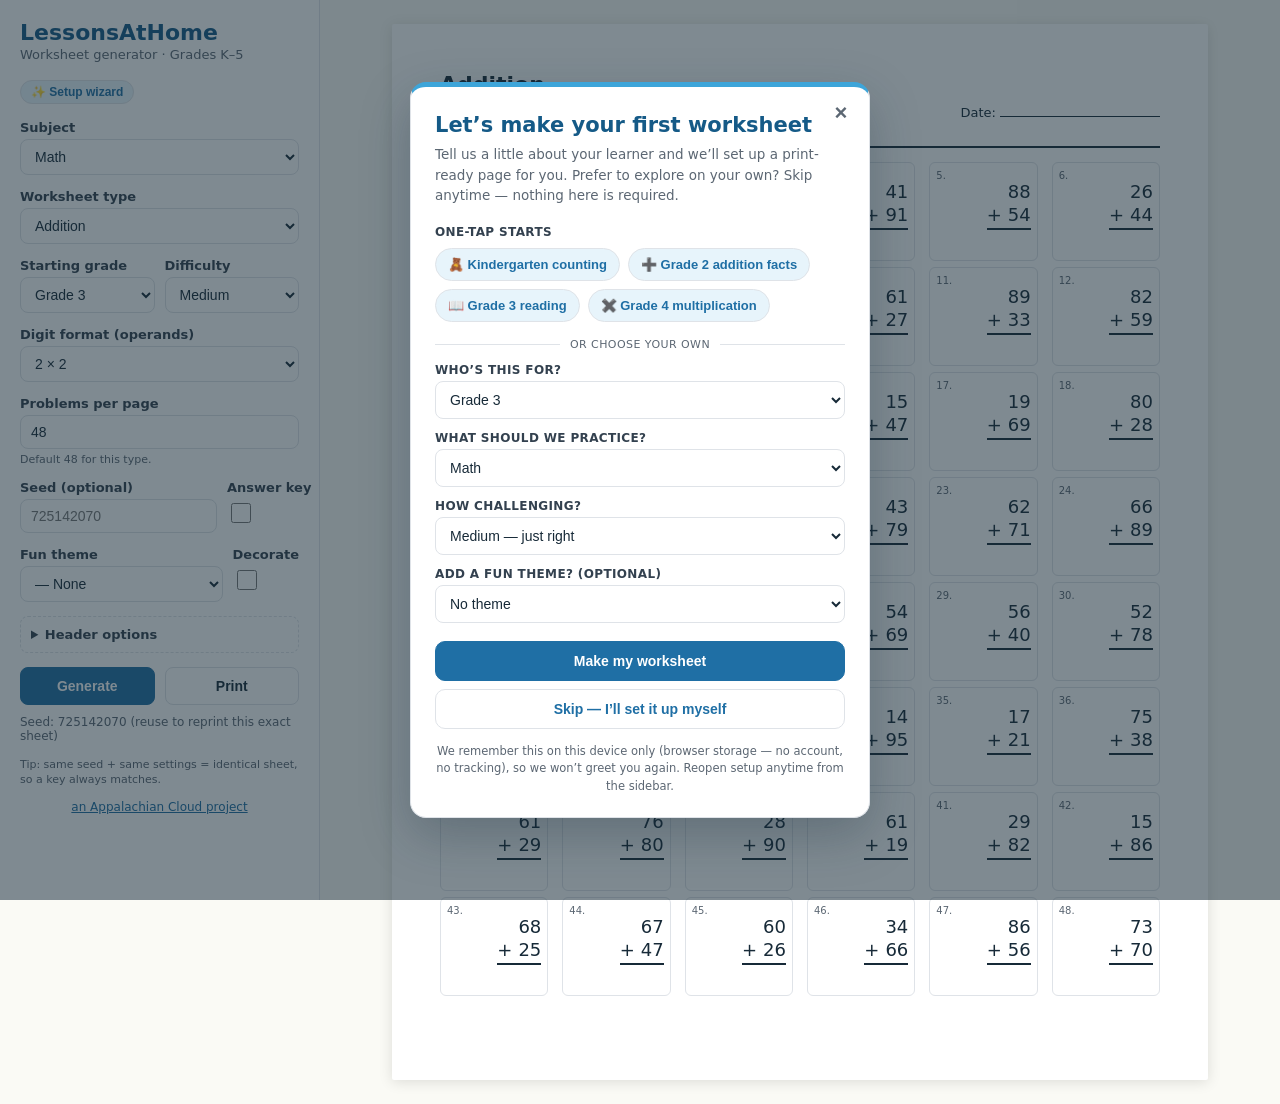
==== commit 0ad63e76: "feat: 'Answer with coin pictures' option for US currency worksheets Sidebar checkbox (#coinAnswers, " ====
--- a/index.html
+++ b/index.html
@@ -99,6 +99,12 @@
       </select>
     </label>
 
+    <label class="field check" id="coinField" style="display:none">
+      <span>Answer with coin pictures</span>
+      <input type="checkbox" id="coinAnswers">
+      <small>Subtraction &amp; change problems get a write-in row of coins.</small>
+    </label>
+
     <label class="field">
       <span>Problems per page</span>
       <input type="number" id="count" min="1" max="120" value="48">
--- a/styles.css
+++ b/styles.css
@@ -101,6 +101,17 @@
   box-shadow:0 2px 14px rgba(0,0,0,.12); border-radius:2px;
 }
 
+/* Narrow viewports (#31): stack controls above the preview and let the sheet —
+   which must keep its 8.5in print width — scroll inside .page-wrap instead of
+   widening the page body. Print output is untouched (@media print overrides). */
+@media (max-width:860px){
+  .app{flex-direction:column}
+  .controls{width:auto; flex:none; position:static; height:auto;
+    border-right:none; border-bottom:1px solid var(--line)}
+  .page-wrap{padding:12px; justify-content:flex-start; max-width:100%;
+    overflow-x:auto; -webkit-overflow-scrolling:touch}
+}
+
 /* worksheet header */
 .ws-head{border-bottom:2px solid var(--ink); padding-bottom:8px; margin-bottom:14px}
 .ws-title{font-size:22px; font-weight:800; margin:0}
@@ -152,6 +163,13 @@
 .coin-tray{display:flex; flex-wrap:wrap; gap:6px; align-items:center; margin:8px 0; padding:6px;
   border:1px dashed var(--line); border-radius:8px; min-height:60px}
 .coin,.bill{flex:0 0 auto}
+/* "Answer with coin pictures": one cell per denomination, qty write-in box */
+.coin-answer-row{display:flex; flex-wrap:wrap; gap:8px 12px; align-items:center; margin:8px 0}
+.coin-cell{display:inline-flex; align-items:center; gap:4px}
+.coin-x{font-size:12px; color:var(--muted)}
+.coin-qty{display:inline-block; width:30px; height:22px; border:1.5px solid var(--line);
+  border-radius:5px; text-align:center; font-weight:700; line-height:22px}
+.coin-qty .ans{color:var(--accent)}
 
 /* ---------- counting (K-1) ---------- */
 .count-grid{display:grid; gap:10px 12px}
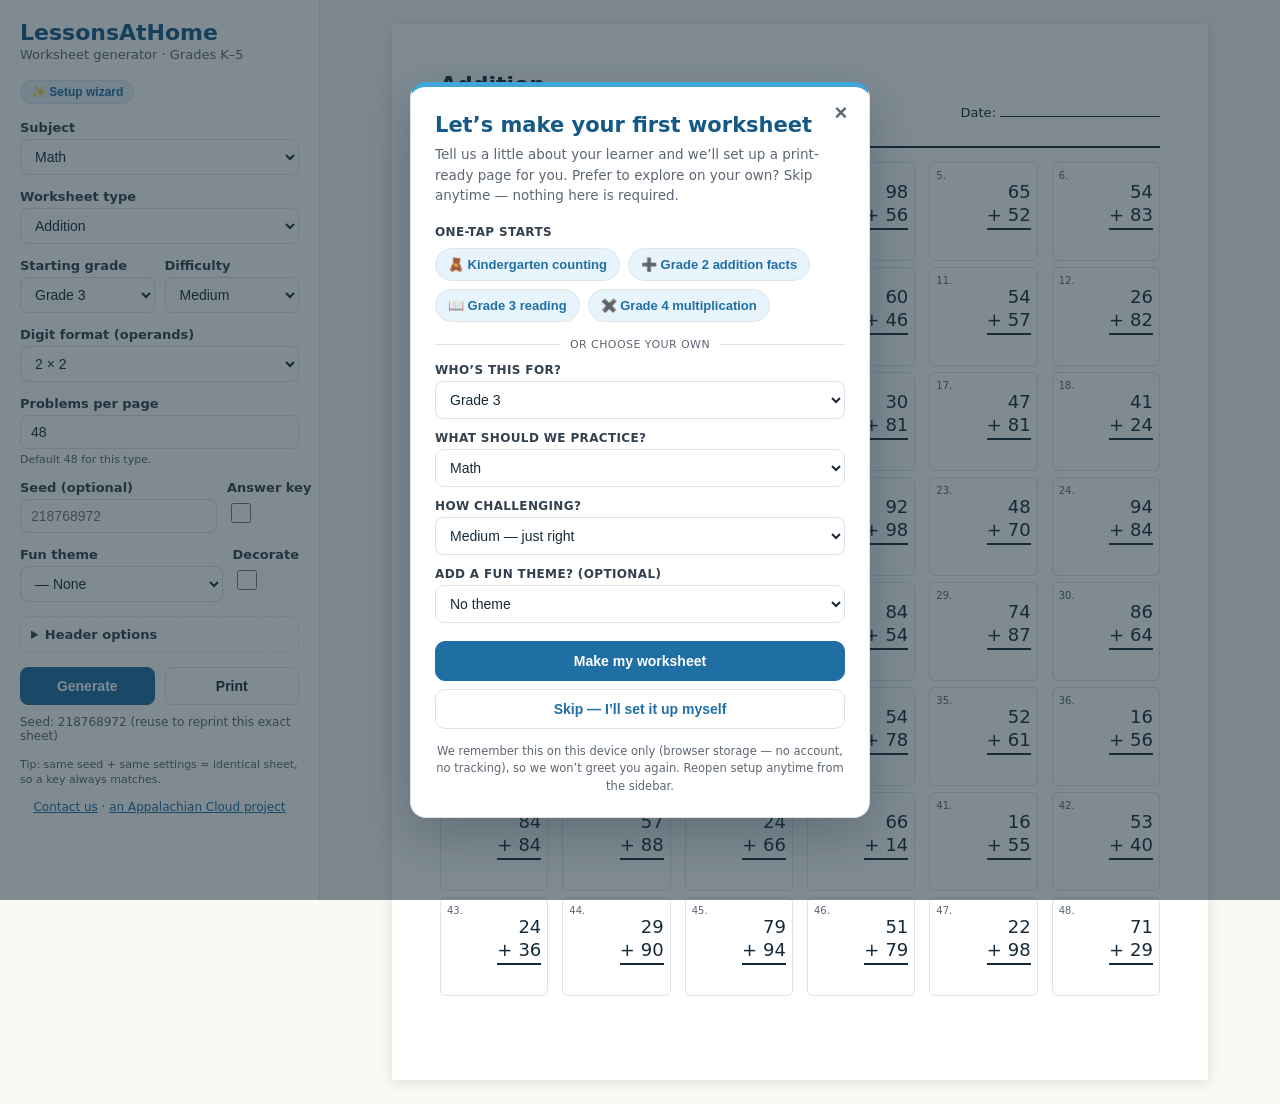
==== commit 7e0b6f6d: "feat: Turnstile-protected contact page reusing the mountain-infra ACE contact relay - contact.html +" ====
--- a/index.html
+++ b/index.html
@@ -99,12 +99,6 @@
       </select>
     </label>
 
-    <label class="field check" id="coinField" style="display:none">
-      <span>Answer with coin pictures</span>
-      <input type="checkbox" id="coinAnswers">
-      <small>Subtraction &amp; change problems get a write-in row of coins.</small>
-    </label>
-
     <label class="field">
       <span>Problems per page</span>
       <input type="number" id="count" min="1" max="120" value="48">
@@ -151,6 +145,8 @@
     <footer class="support no-print" id="support"><!-- populated by support.js --></footer>
 
     <p class="endorse no-print">
+      <a href="contact.html">Contact us</a>
+      &middot;
       <a href="https://appalachiancloud.co/" target="_blank" rel="noopener noreferrer">an Appalachian Cloud project</a>
     </p>
   </aside>
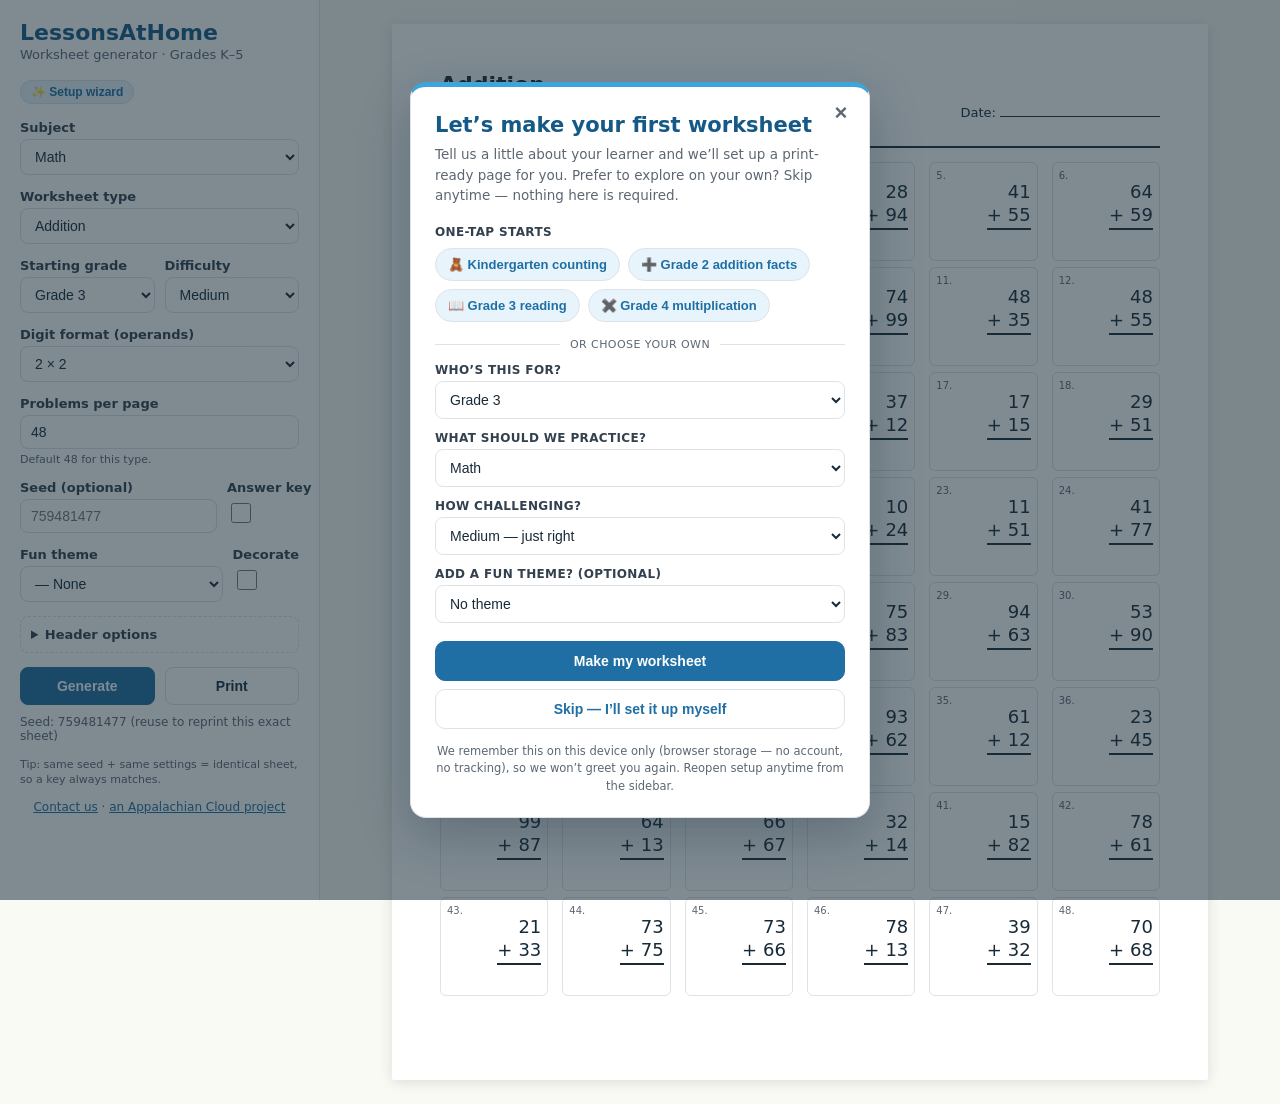
==== commit 1cc21b4c: "feat: 'Answer with coin pictures' option for US currency worksheets (#37) Sidebar checkbox (#coinAns" ====
--- a/index.html
+++ b/index.html
@@ -99,6 +99,12 @@
       </select>
     </label>
 
+    <label class="field check" id="coinField" style="display:none">
+      <span>Answer with coin pictures</span>
+      <input type="checkbox" id="coinAnswers">
+      <small>Subtraction &amp; change problems get a write-in row of coins.</small>
+    </label>
+
     <label class="field">
       <span>Problems per page</span>
       <input type="number" id="count" min="1" max="120" value="48">
